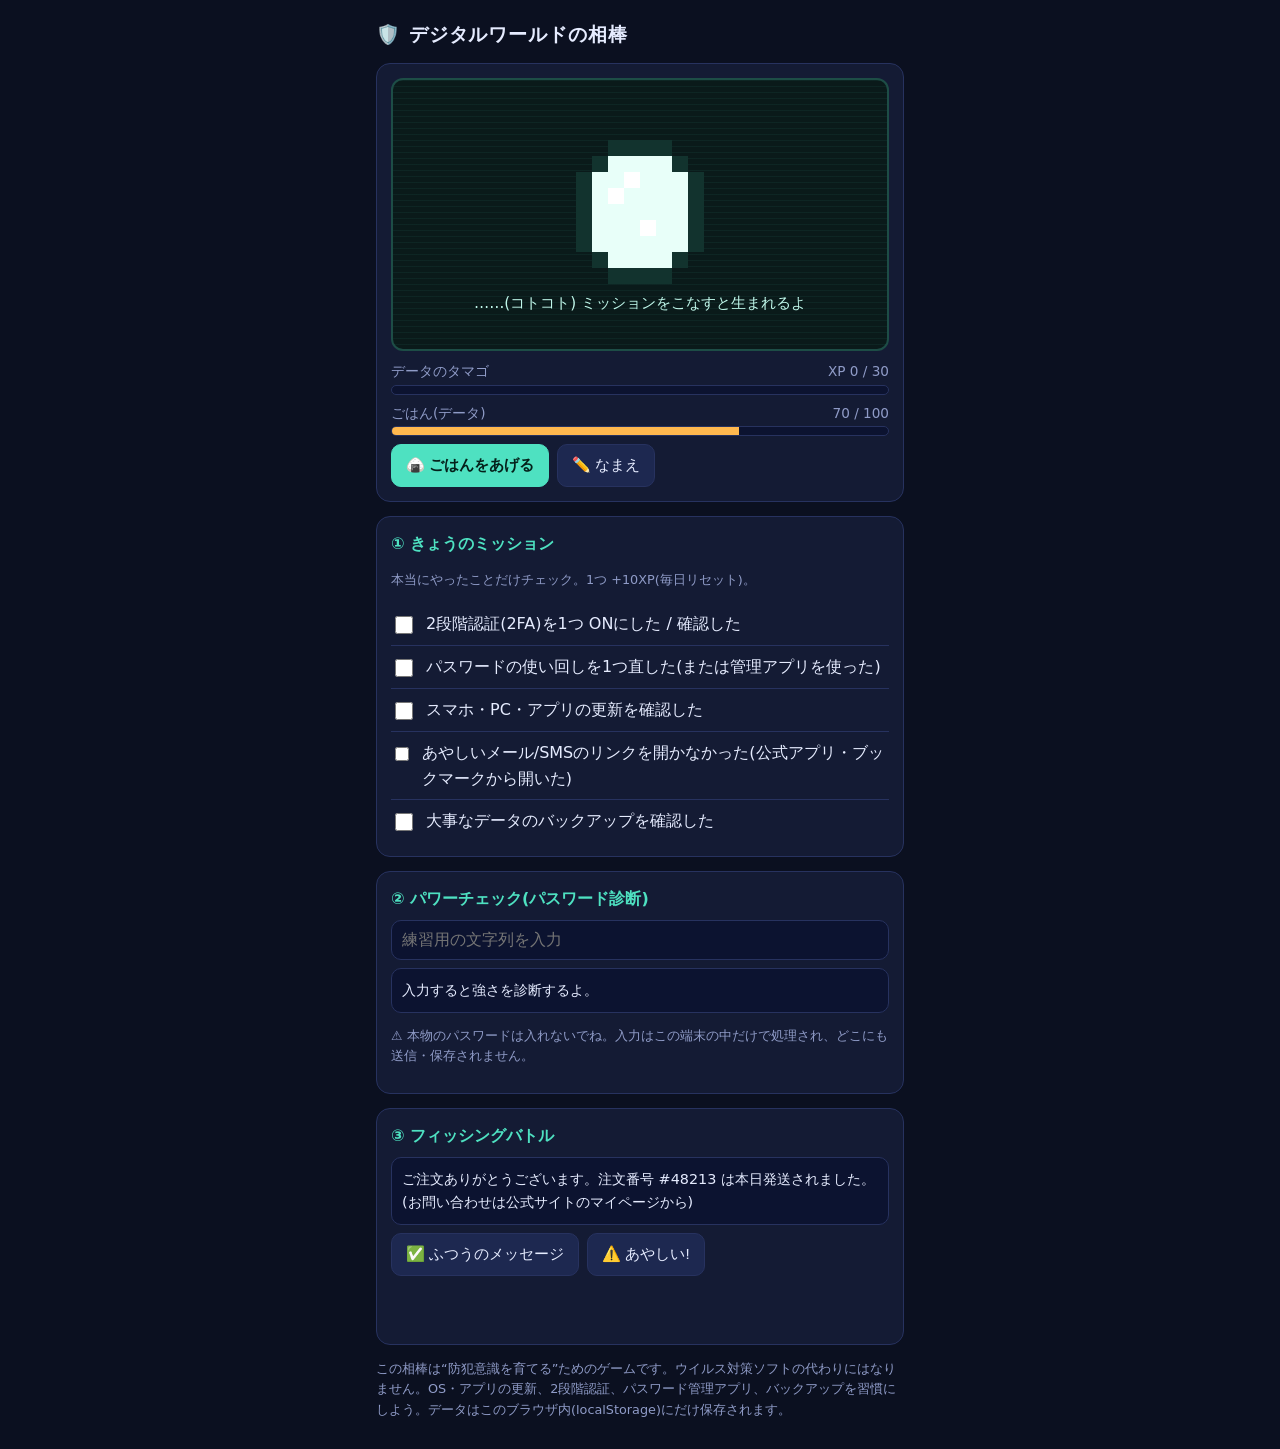
==== digipet/index.html @ c9512a61 "Add Guardon: a pixel digital-pet game that teaches security habits Co-Authored-By: Claude Sonnet 5.5" ====
<!doctype html>
<html lang="ja">
<head>
<meta charset="utf-8">
<meta name="viewport" content="width=device-width,initial-scale=1">
<meta name="robots" content="noindex">
<title>ガードン - デジタルワールドの相棒</title>
<style>
:root{
  --bg:#0b1020; --panel:#141b34; --line:#27325f; --text:#e6ecff; --sub:#8f9bc7;
  --accent:#4ee1c1; --warn:#ffb84e; --bad:#ff6b8a;
}
*{box-sizing:border-box}
body{margin:0;background:var(--bg);color:var(--text);font-family:system-ui,-apple-system,"Hiragino Sans","Noto Sans JP",sans-serif;line-height:1.6}
main{max-width:560px;margin:0 auto;padding:16px}
h1{font-size:1.2rem;margin:4px 0 12px;letter-spacing:.05em}
section{background:var(--panel);border:1px solid var(--line);border-radius:14px;padding:14px;margin-bottom:14px}
h2{font-size:1rem;margin:0 0 8px;color:var(--accent)}
.screen{background:#0a1a1a;border:2px solid #1d4d46;border-radius:12px;text-align:center;padding:12px;
  background-image:linear-gradient(rgba(78,225,193,.06) 1px,transparent 1px);background-size:100% 6px}
canvas{image-rendering:pixelated;width:192px;height:192px;animation:bob 1.2s steps(2) infinite}
.sleepy canvas{animation:none;opacity:.6}
@keyframes bob{50%{transform:translateY(-6px)}}
.say{min-height:3em;font-size:.95rem;color:#bff7ea}
.bar{height:10px;background:#0c1330;border:1px solid var(--line);border-radius:6px;overflow:hidden;margin:2px 0 8px}
.bar i{display:block;height:100%;background:var(--accent);transition:width .4s}
.bar.food i{background:var(--warn)}
.meta{display:flex;justify-content:space-between;font-size:.85rem;color:var(--sub)}
button{background:#1d2850;color:var(--text);border:1px solid var(--line);border-radius:10px;padding:10px 14px;font-size:.95rem;cursor:pointer}
button:hover{background:#27356b}
button.primary{background:var(--accent);color:#04201a;border-color:var(--accent);font-weight:700}
.row{display:flex;gap:8px;flex-wrap:wrap}
label.q{display:flex;gap:10px;align-items:flex-start;padding:8px 0;border-top:1px solid var(--line);cursor:pointer}
label.q:first-of-type{border-top:0}
label.q input{margin-top:5px;width:18px;height:18px;accent-color:var(--accent)}
input[type=text],input[type=password]{width:100%;padding:10px;border-radius:10px;border:1px solid var(--line);background:#0c1330;color:var(--text);font-size:1rem}
.note{font-size:.8rem;color:var(--sub)}
.msg{background:#0c1330;border:1px solid var(--line);border-radius:10px;padding:10px;margin:8px 0;font-size:.9rem;white-space:pre-wrap;word-break:break-all}
.good{color:var(--accent)} .bad{color:var(--bad)}
</style>
</head>
<body>
<main>
  <h1>🛡️ デジタルワールドの相棒</h1>

  <section>
    <div class="screen" id="screen">
      <canvas id="pet" width="12" height="12"></canvas>
      <div class="say" id="say"></div>
    </div>
    <div class="meta" style="margin-top:10px"><span id="nameLine"></span><span id="xpLine"></span></div>
    <div class="bar"><i id="xpBar" style="width:0"></i></div>
    <div class="meta"><span>ごはん(データ)</span><span id="foodTxt"></span></div>
    <div class="bar food"><i id="foodBar" style="width:0"></i></div>
    <div class="row">
      <button class="primary" id="feed">🍙 ごはんをあげる</button>
      <button id="rename">✏️ なまえ</button>
    </div>
  </section>

  <section>
    <h2>① きょうのミッション</h2>
    <p class="note">本当にやったことだけチェック。1つ +10XP(毎日リセット)。</p>
    <div id="quests"></div>
  </section>

  <section>
    <h2>② パワーチェック(パスワード診断)</h2>
    <input type="password" id="pw" placeholder="練習用の文字列を入力" autocomplete="off">
    <div class="msg" id="pwOut">入力すると強さを診断するよ。</div>
    <p class="note">⚠️ 本物のパスワードは入れないでね。入力はこの端末の中だけで処理され、どこにも送信・保存されません。</p>
  </section>

  <section>
    <h2>③ フィッシングバトル</h2>
    <div class="msg" id="phMsg"></div>
    <div class="row">
      <button id="phSafe">✅ ふつうのメッセージ</button>
      <button id="phBad">⚠️ あやしい!</button>
    </div>
    <div class="say" id="phRes" style="margin-top:8px"></div>
  </section>

  <p class="note">この相棒は“防犯意識を育てる”ためのゲームです。ウイルス対策ソフトの代わりにはなりません。OS・アプリの更新、2段階認証、パスワード管理アプリ、バックアップを習慣にしよう。データはこのブラウザ内(localStorage)にだけ保存されます。</p>
</main>

<script>
// ---------- ドット絵 ----------
// . 透明 / o 輪郭 / b 体 / h 角・耳 / e 目 / m 口 / a 羽 / w ハイライト
const SPRITES = [
  ["....oooo....","...obbbbo...","..obbwbbbo..","..obwbbbbo..","..obbbbbbo..","..obbbwbbo..","..obbbbbbo..","...obbbbo...","....oooo...."],
  ["............","...oooooo...","..obbbbbbo..",".obbbbbbbbo.",".obbebbebbo.",".obbbbbbbbo.",".obbbmmbbbo.","..obbbbbbo..","...oo..oo..."],
  [".h........h.",".hh......hh.",".ohbbbbbbho.","obbbbbbbbbbo","obbebbbbebbo","obbbbbbbbbbo","obbbbmmbbbbo",".obbbbbbbbo.",".obb.oo.bbo.","..oo....oo.."],
  ["..h......h..",".hhh....hhh.",".ohhbbbbhho.","obbbbbbbbbbo","obbebbbbebbo","obbbbbbbbbbo","abbbbmmbbbba","aabbbbbbbbaa","aaobbbbbboaa",".aobb..bboa.","..oo....oo.."]
];
const PALETTE = [
  {o:"#12332e",b:"#e8fff9",w:"#ffffff"},
  {o:"#12332e",b:"#4ee1c1",e:"#04201a",m:"#04201a"},
  {o:"#10213f",b:"#5aa9ff",h:"#ffd24e",e:"#04101f",m:"#04101f"},
  {o:"#2a1040",b:"#8f6bff",h:"#ffd24e",a:"#4ee1c1",e:"#ffffff",m:"#1a0a2a"}
];
const STAGES = [
  {min:0,   name:"データのタマゴ", say:"……(コトコト) ミッションをこなすと生まれるよ"},
  {min:30,  name:"ガードン(幼年期)", say:"ぼく ガードン! いっしょに まもろうね!"},
  {min:120, name:"ガードン(成長期)", say:"おぼえたよ、あやしいリンクの見分け方!"},
  {min:300, name:"ガードン(完全体)", say:"ネットの世界は ぼくらが まもる!"}
];

// ---------- 状態 ----------
const KEY = "guardon.v1";
const today = () => new Date().toISOString().slice(0,10);
function load(){
  try{ const s = JSON.parse(localStorage.getItem(KEY)); if(s) return s; }catch(e){}
  return {name:"ガードン", xp:0, food:70, fedAt:Date.now(), day:today(), done:[], pwDay:""};
}
let S = load();
function save(){ try{ localStorage.setItem(KEY, JSON.stringify(S)); }catch(e){} }

function tick(){
  // 20分ごとに ごはん -1
  const lost = Math.floor((Date.now()-S.fedAt)/(20*60*1000));
  if(lost>0){ S.food = Math.max(0, S.food-lost); S.fedAt += lost*20*60*1000; }
  if(S.day !== today()){ S.day = today(); S.done = []; }
}
const stageOf = xp => { let i=0; STAGES.forEach((s,n)=>{ if(xp>=s.min) i=n; }); return i; };

// ---------- 描画 ----------
const cv = document.getElementById("pet"), ctx = cv.getContext("2d");
function draw(){
  const st = stageOf(S.xp), sp = SPRITES[st], pal = PALETTE[st];
  ctx.clearRect(0,0,12,12);
  const oy = 12 - sp.length;
  sp.forEach((row,y)=>[...row].forEach((c,x)=>{
    if(c==="."||!pal[c]) return;
    ctx.fillStyle = pal[c]; ctx.fillRect(x,y+oy,1,1);
  }));
}
const $ = id => document.getElementById(id);
let sayTimer;
function say(t){ $("say").textContent = t; clearTimeout(sayTimer); }
function render(){
  tick();
  const st = stageOf(S.xp), next = STAGES[st+1];
  $("nameLine").textContent = (st===0 ? "" : S.name+" / ") + STAGES[st].name;
  $("xpLine").textContent = next ? `XP ${S.xp} / ${next.min}` : `XP ${S.xp} (MAX)`;
  const base = STAGES[st].min;
  $("xpBar").style.width = (next ? (S.xp-base)/(next.min-base)*100 : 100) + "%";
  $("foodTxt").textContent = S.food + " / 100";
  $("foodBar").style.width = S.food + "%";
  $("screen").classList.toggle("sleepy", S.food===0);
  draw(); save();
}
function gain(n, msg){
  const before = stageOf(S.xp);
  S.xp += n;
  const after = stageOf(S.xp);
  render();
  if(after>before) say(`✨ しんか! ${STAGES[after].name} になった! ${STAGES[after].say}`);
  else if(msg) say(msg);
}

// ---------- ごはん ----------
$("feed").onclick = () => {
  tick();
  if(S.food>=100){ say("もう おなかいっぱい!"); return; }
  S.food = Math.min(100, S.food+20); S.fedAt = Date.now();
  gain(1, "もぐもぐ… ありがとう!");
};
$("rename").onclick = () => {
  const n = prompt("なまえをつけてね", S.name);
  if(n && n.trim()){ S.name = n.trim().slice(0,12); render(); say(`${S.name}! いいなまえ!`); }
};

// ---------- ミッション ----------
const QUESTS = [
  "2段階認証(2FA)を1つ ONにした / 確認した",
  "パスワードの使い回しを1つ直した(または管理アプリを使った)",
  "スマホ・PC・アプリの更新を確認した",
  "あやしいメール/SMSのリンクを開かなかった(公式アプリ・ブックマークから開いた)",
  "大事なデータのバックアップを確認した"
];
function renderQuests(){
  const box = $("quests"); box.innerHTML = "";
  QUESTS.forEach((q,i)=>{
    const l = document.createElement("label"); l.className = "q";
    const c = document.createElement("input"); c.type = "checkbox";
    c.checked = S.done.includes(i); c.disabled = c.checked;
    c.onchange = () => { if(c.checked && !S.done.includes(i)){ S.done.push(i); c.disabled = true; gain(10, "えらい! +10XP。ひとつ安全になったよ!"); } };
    l.append(c, document.createTextNode(q)); box.append(l);
  });
}

// ---------- パスワード診断 ----------
const COMMON = ["password","passw0rd","qwerty","123456","111111","abc123","letmein","admin","iloveyou","welcome","login","dragon","monkey","1234","0000","pass","asdf","zxcv"];
function analyze(p){
  if(!p) return null;
  let pool = 0;
  if(/[a-z]/.test(p)) pool += 26;
  if(/[A-Z]/.test(p)) pool += 26;
  if(/[0-9]/.test(p)) pool += 10;
  if(/[^a-zA-Z0-9]/.test(p)) pool += 33;
  let bits = p.length * Math.log2(pool||1);
  const low = p.toLowerCase(), issues = [];
  if(COMMON.some(w=>low.includes(w))){ bits = Math.min(bits, 20); issues.push("よくある単語・並びが入ってる"); }
  if(/(.)\1{2,}/.test(p)){ bits -= 10; issues.push("同じ文字が続いてる"); }
  if(/(0123|1234|2345|3456|4567|5678|6789|abcd|bcde|cdef)/i.test(p)){ bits -= 10; issues.push("連番になってる"); }
  if(p.length < 12) issues.push("12文字以上にしよう");
  return {bits: Math.max(0, Math.round(bits)), issues};
}
$("pw").oninput = e => {
  const r = analyze(e.target.value), out = $("pwOut");
  if(!r){ out.textContent = "入力すると強さを診断するよ。"; return; }
  const lv = r.bits>=70 ? ["つよい 💪","good"] : r.bits>=45 ? ["ふつう 🙂",""] : ["よわい 😱","bad"];
  out.innerHTML = `強さ: <b class="${lv[1]}">${lv[0]}</b> (約${r.bits}ビット)` +
    (r.issues.length ? `<br>・${r.issues.join("<br>・")}` : "") +
    `<br><span class="note">コツ: 長い+ランダム。サイトごとに別のものを。管理アプリが一番ラク。</span>`;
  if(r.bits>=70 && S.pwDay!==today()){ S.pwDay = today(); gain(5, "つよいパスワードの作り方、マスターしたね! +5XP"); }
};

// ---------- フィッシングバトル ----------
const PH = [
  {t:"【緊急】お客様のアカウントが停止されます。24時間以内に http://secure-login.example-bank.verify-now.test/ で本人確認をしてください。", bad:true, why:"脅し+期限+ドメインが公式っぽくない(本物の入口は“.”の並び最後のドメインで判断)。"},
  {t:"荷物をお届けにあがりましたが不在でした。再配達はこちら → http://re-delivery.co-parcel.test/", bad:true, why:"SMSのURLから再配達は典型的な手口。公式アプリや公式サイトから確認しよう。"},
  {t:"明日の打ち合わせは15時からでお願いします。資料は先日共有したフォルダにあります。", bad:false, why:"リンクも急かしもなく、既知のやり取りの続き。ふつうのメッセージ。"},
  {t:"あなたのAmazonギフト券 5,000円分が当選しました! 受け取りはこちら ⇒ bit.ly/xxxx", bad:true, why:"身に覚えのない当選+短縮URL。タダより高いものはない!"},
  {t:"【セキュリティ通知】新しい端末からログインがありました。心当たりがなければ、公式アプリの設定画面からパスワードを変更してください。(このメールにリンクはありません)", bad:false, why:"リンクを踏ませず、公式アプリでの操作を案内している。ただし不安なら自分で公式サイトを開いて確認しよう。"},
  {t:"社長です。至急お願いがあります。コンビニでギフトカードを購入し、番号を写真で送ってください。会議中のため電話はできません。", bad:true, why:"なりすまし詐欺(BEC)。お金・ギフトカード・電話NGは必ず別の手段で本人確認。"},
  {t:"ご注文ありがとうございます。注文番号 #48213 は本日発送されました。(お問い合わせは公式サイトのマイページから)", bad:false, why:"ただし身に覚えのない注文なら、リンクではなく公式サイトのマイページで確認。"},
  {t:"添付の請求書.pdf.exe をご確認ください。至急お支払いをお願いします。", bad:true, why:"“.pdf.exe”は実行ファイル。拡張子を隠されてPDFに見せかけている。絶対に開かない!"}
];
let ph = null, streak = 0;
function nextPh(){ ph = PH[Math.floor(Math.random()*PH.length)]; $("phMsg").textContent = ph.t; }
function answer(sayBad){
  if(!ph) return;
  const ok = sayBad === ph.bad;
  if(ok){ streak++; $("phRes").innerHTML = `<span class="good">⭕ せいかい!</span> ${ph.why}`; gain(5); say(streak>=3 ? `${streak}れんぞく! みやぶる力がついてきた!` : "いいカン! +5XP"); }
  else { streak = 0; $("phRes").innerHTML = `<span class="bad">❌ おしい!</span> ${ph.why}`; say("だいじょうぶ、ここで覚えれば本番で守れるよ!"); }
  nextPh();
}
$("phSafe").onclick = () => answer(false);
$("phBad").onclick = () => answer(true);

// ---------- 起動 ----------
renderQuests(); nextPh(); render();
say(STAGES[stageOf(S.xp)].say);
setInterval(render, 60*1000);
</script>
</body>
</html>
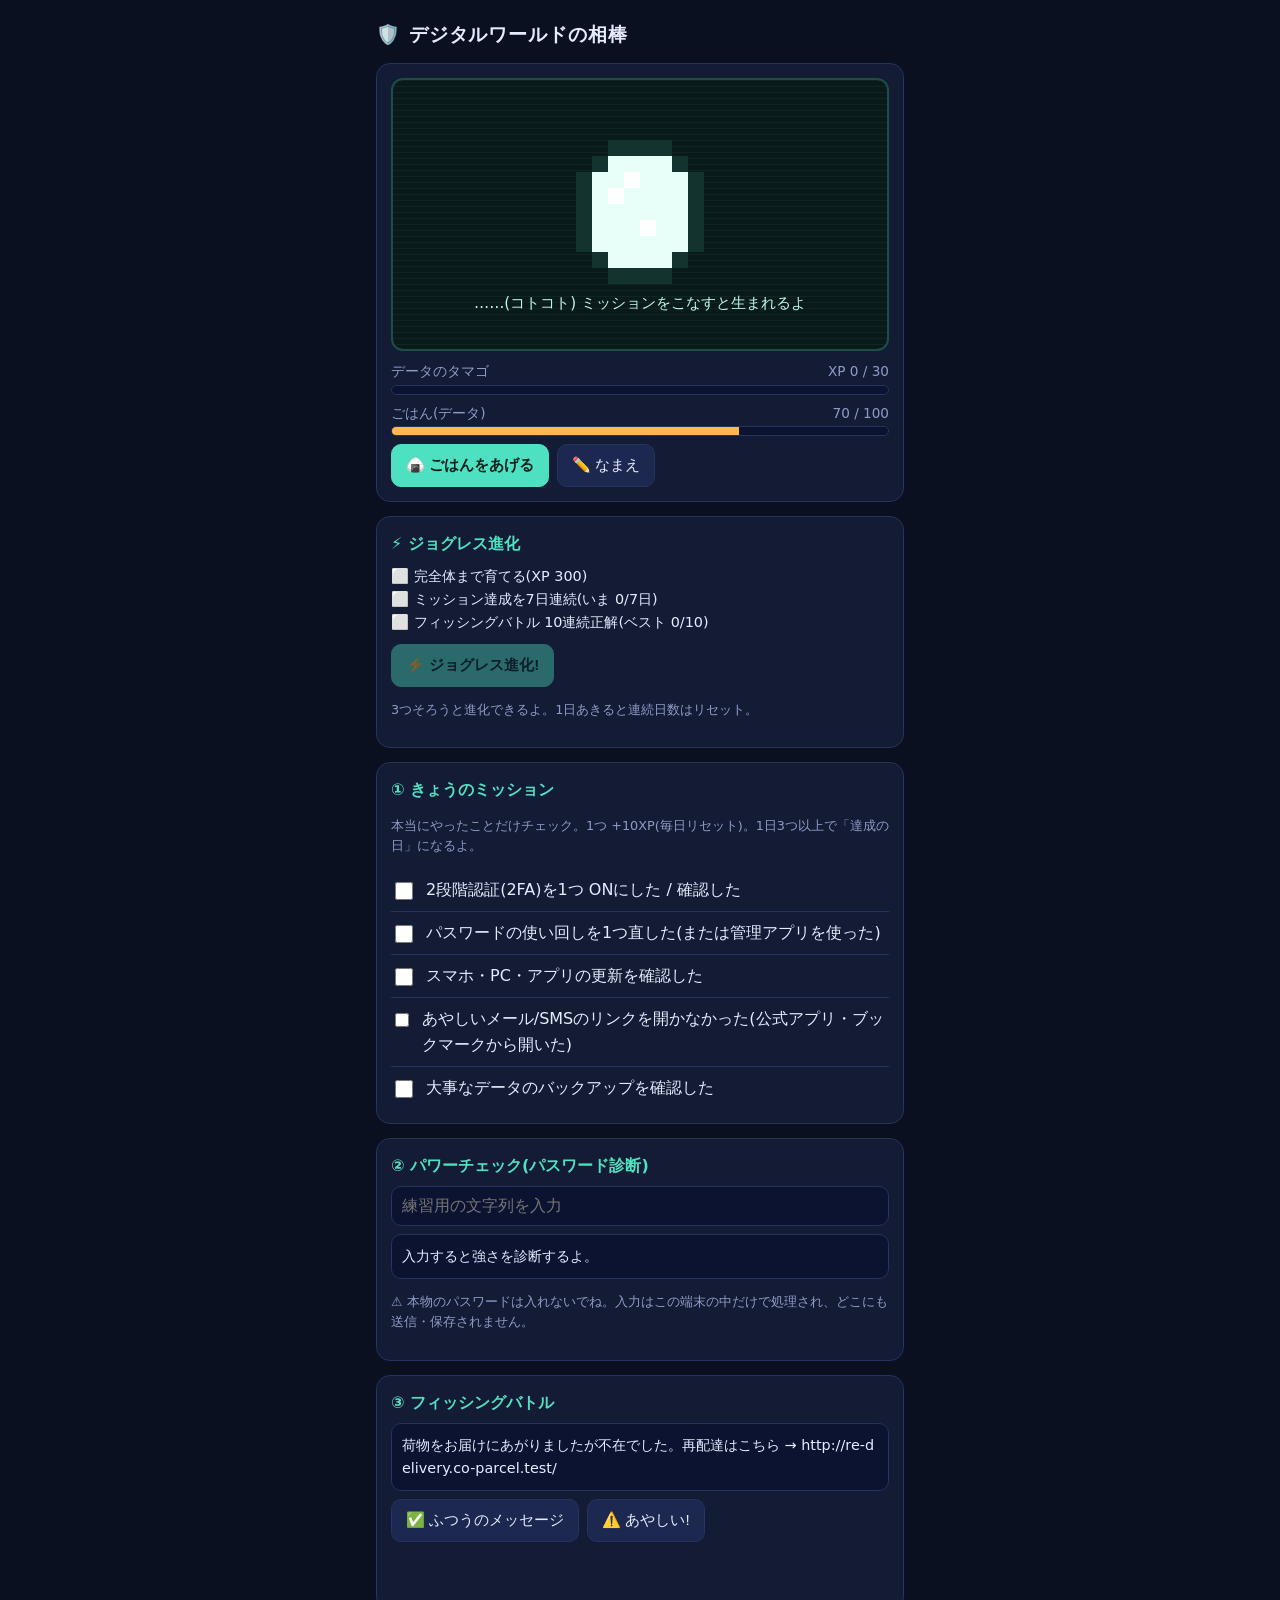
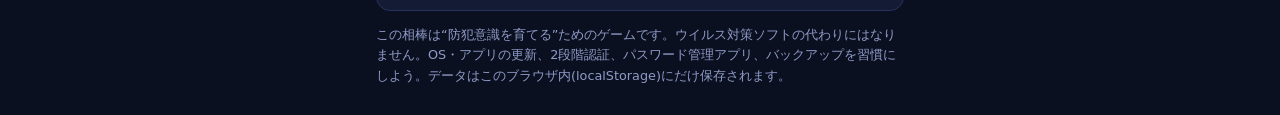
==== commit 590e7aae: "Add final Jogress evolution (Omega Guard) to the digital pet Co-Authored-By: Claude Sonnet 5.5 <nore" ====
--- a/digipet/index.html
+++ b/digipet/index.html
@@ -21,6 +21,12 @@
 canvas{image-rendering:pixelated;width:192px;height:192px;animation:bob 1.2s steps(2) infinite}
 .sleepy canvas{animation:none;opacity:.6}
 @keyframes bob{50%{transform:translateY(-6px)}}
+.flash{animation:flash 1.6s ease-out}
+@keyframes flash{0%{filter:brightness(1)}30%{filter:brightness(6) saturate(0)}100%{filter:brightness(1)}}
+.omega canvas{filter:drop-shadow(0 0 8px #ffd24e)}
+li.ok{color:var(--accent)}
+ul.cond{list-style:none;padding:0;margin:0 0 10px;font-size:.9rem}
+button:disabled{opacity:.4;cursor:not-allowed}
 .say{min-height:3em;font-size:.95rem;color:#bff7ea}
 .bar{height:10px;background:#0c1330;border:1px solid var(--line);border-radius:6px;overflow:hidden;margin:2px 0 8px}
 .bar i{display:block;height:100%;background:var(--accent);transition:width .4s}
@@ -59,8 +65,15 @@
   </section>
 
   <section>
+    <h2>⚡ ジョグレス進化</h2>
+    <ul class="cond" id="cond"></ul>
+    <button class="primary" id="omega" disabled>⚡ ジョグレス進化!</button>
+    <p class="note" id="omegaNote"></p>
+  </section>
+
+  <section>
     <h2>① きょうのミッション</h2>
-    <p class="note">本当にやったことだけチェック。1つ +10XP(毎日リセット)。</p>
+    <p class="note">本当にやったことだけチェック。1つ +10XP(毎日リセット)。1日3つ以上で「達成の日」になるよ。</p>
     <div id="quests"></div>
   </section>
 
@@ -91,27 +104,31 @@
   ["....oooo....","...obbbbo...","..obbwbbbo..","..obwbbbbo..","..obbbbbbo..","..obbbwbbo..","..obbbbbbo..","...obbbbo...","....oooo...."],
   ["............","...oooooo...","..obbbbbbo..",".obbbbbbbbo.",".obbebbebbo.",".obbbbbbbbo.",".obbbmmbbbo.","..obbbbbbo..","...oo..oo..."],
   [".h........h.",".hh......hh.",".ohbbbbbbho.","obbbbbbbbbbo","obbebbbbebbo","obbbbbbbbbbo","obbbbmmbbbbo",".obbbbbbbbo.",".obb.oo.bbo.","..oo....oo.."],
-  ["..h......h..",".hhh....hhh.",".ohhbbbbhho.","obbbbbbbbbbo","obbebbbbebbo","obbbbbbbbbbo","abbbbmmbbbba","aabbbbbbbbaa","aaobbbbbboaa",".aobb..bboa.","..oo....oo.."]
+  ["..h......h..",".hhh....hhh.",".ohhbbbbhho.","obbbbbbbbbbo","obbebbbbebbo","obbbbbbbbbbo","abbbbmmbbbba","aabbbbbbbbaa","aaobbbbbboaa",".aobb..bboa.","..oo....oo.."],
+  ["..h......h..",".hhh....hhh.",".ohhbbbbhho.","obbbbbbbbbbo","obbebbbbebbo","obbbbmmbbbbo","kaabbbbbbaas","kaaobbbbboas","kk.obbbbbo.s",".k.obb.bbo.s","..aoo..ooa.."]
 ];
 const PALETTE = [
   {o:"#12332e",b:"#e8fff9",w:"#ffffff"},
   {o:"#12332e",b:"#4ee1c1",e:"#04201a",m:"#04201a"},
   {o:"#10213f",b:"#5aa9ff",h:"#ffd24e",e:"#04101f",m:"#04101f"},
-  {o:"#2a1040",b:"#8f6bff",h:"#ffd24e",a:"#4ee1c1",e:"#ffffff",m:"#1a0a2a"}
+  {o:"#2a1040",b:"#8f6bff",h:"#ffd24e",a:"#4ee1c1",e:"#ffffff",m:"#1a0a2a"},
+  {o:"#3b2a00",b:"#f2f6ff",h:"#ffd24e",a:"#4ee1c1",e:"#ff4e6a",m:"#3b2a00",k:"#e6ecff",s:"#ffd24e"}
 ];
 const STAGES = [
   {min:0,   name:"データのタマゴ", say:"……(コトコト) ミッションをこなすと生まれるよ"},
   {min:30,  name:"ガードン(幼年期)", say:"ぼく ガードン! いっしょに まもろうね!"},
   {min:120, name:"ガードン(成長期)", say:"おぼえたよ、あやしいリンクの見分け方!"},
-  {min:300, name:"ガードン(完全体)", say:"ネットの世界は ぼくらが まもる!"}
+  {min:300, name:"ガードン(完全体)", say:"ネットの世界は ぼくらが まもる!"},
+  {min:Infinity, name:"オメガガード(ジョグレス体)", say:"すべての力が ひとつに! もう だれにも だまされない!"}
 ];
 
 // ---------- 状態 ----------
 const KEY = "guardon.v1";
 const today = () => new Date().toISOString().slice(0,10);
 function load(){
-  try{ const s = JSON.parse(localStorage.getItem(KEY)); if(s) return s; }catch(e){}
-  return {name:"ガードン", xp:0, food:70, fedAt:Date.now(), day:today(), done:[], pwDay:""};
+  const d = {name:"ガードン", xp:0, food:70, fedAt:Date.now(), day:today(), done:[], pwDay:"", streak:0, lastDay:"", phBest:0, omega:false};
+  try{ const s = JSON.parse(localStorage.getItem(KEY)); if(s) return Object.assign(d, s); }catch(e){}
+  return d;
 }
 let S = load();
 function save(){ try{ localStorage.setItem(KEY, JSON.stringify(S)); }catch(e){} }
@@ -121,13 +138,18 @@
   const lost = Math.floor((Date.now()-S.fedAt)/(20*60*1000));
   if(lost>0){ S.food = Math.max(0, S.food-lost); S.fedAt += lost*20*60*1000; }
   if(S.day !== today()){ S.day = today(); S.done = []; }
-}
-const stageOf = xp => { let i=0; STAGES.forEach((s,n)=>{ if(xp>=s.min) i=n; }); return i; };
+  if(S.lastDay && S.lastDay !== today() && S.lastDay !== dayAgo(1)) S.streak = 0;
+}
+function dayAgo(n){ const d = new Date(); d.setDate(d.getDate()-n); return d.toISOString().slice(0,10); }
+const stageOf = xp => { let i=0; STAGES.slice(0,4).forEach((s,n)=>{ if(xp>=s.min) i=n; }); return i; };
+const curStage = () => S.omega ? 4 : stageOf(S.xp);
+const GOAL_DAYS = 7, GOAL_PH = 10;
+const canOmega = () => !S.omega && stageOf(S.xp)===3 && S.streak>=GOAL_DAYS && S.phBest>=GOAL_PH;
 
 // ---------- 描画 ----------
 const cv = document.getElementById("pet"), ctx = cv.getContext("2d");
 function draw(){
-  const st = stageOf(S.xp), sp = SPRITES[st], pal = PALETTE[st];
+  const st = curStage(), sp = SPRITES[st], pal = PALETTE[st];
   ctx.clearRect(0,0,12,12);
   const oy = 12 - sp.length;
   sp.forEach((row,y)=>[...row].forEach((c,x)=>{
@@ -140,20 +162,38 @@
 function say(t){ $("say").textContent = t; clearTimeout(sayTimer); }
 function render(){
   tick();
-  const st = stageOf(S.xp), next = STAGES[st+1];
+  const st = curStage(), next = st<3 ? STAGES[st+1] : null;
   $("nameLine").textContent = (st===0 ? "" : S.name+" / ") + STAGES[st].name;
   $("xpLine").textContent = next ? `XP ${S.xp} / ${next.min}` : `XP ${S.xp} (MAX)`;
   const base = STAGES[st].min;
   $("xpBar").style.width = (next ? (S.xp-base)/(next.min-base)*100 : 100) + "%";
+  $("screen").classList.toggle("omega", S.omega);
+  renderOmega();
   $("foodTxt").textContent = S.food + " / 100";
   $("foodBar").style.width = S.food + "%";
   $("screen").classList.toggle("sleepy", S.food===0);
   draw(); save();
 }
+function renderOmega(){
+  const row = (ok,t) => `<li class="${ok?"ok":""}">${ok?"✅":"⬜"} ${t}</li>`;
+  $("cond").innerHTML =
+    row(stageOf(S.xp)===3, "完全体まで育てる(XP 300)") +
+    row(S.streak>=GOAL_DAYS, `ミッション達成を${GOAL_DAYS}日連続(いま ${Math.min(S.streak,GOAL_DAYS)}/${GOAL_DAYS}日)`) +
+    row(S.phBest>=GOAL_PH, `フィッシングバトル ${GOAL_PH}連続正解(ベスト ${Math.min(S.phBest,GOAL_PH)}/${GOAL_PH})`);
+  $("omega").disabled = !canOmega();
+  $("omega").style.display = S.omega ? "none" : "";
+  $("omegaNote").textContent = S.omega ? "🌟 ジョグレス進化ずみ! きみは最強のパートナーだ。" : "3つそろうと進化できるよ。1日あきると連続日数はリセット。";
+}
+$("omega").onclick = () => {
+  if(!canOmega()) return;
+  const sc = $("screen"); sc.classList.add("flash");
+  setTimeout(() => { S.omega = true; render(); say(`⚡ ジョグレス進化! ${STAGES[4].name} ! ${STAGES[4].say}`); }, 500);
+  setTimeout(() => sc.classList.remove("flash"), 1700);
+};
 function gain(n, msg){
-  const before = stageOf(S.xp);
+  const before = curStage();
   S.xp += n;
-  const after = stageOf(S.xp);
+  const after = curStage();
   render();
   if(after>before) say(`✨ しんか! ${STAGES[after].name} になった! ${STAGES[after].say}`);
   else if(msg) say(msg);
@@ -179,13 +219,19 @@
   "あやしいメール/SMSのリンクを開かなかった(公式アプリ・ブックマークから開いた)",
   "大事なデータのバックアップを確認した"
 ];
+function markDay(){
+  if(S.done.length>=3 && S.lastDay!==today()){
+    S.streak = (S.lastDay===dayAgo(1)) ? S.streak+1 : 1;
+    S.lastDay = today();
+  }
+}
 function renderQuests(){
   const box = $("quests"); box.innerHTML = "";
   QUESTS.forEach((q,i)=>{
     const l = document.createElement("label"); l.className = "q";
     const c = document.createElement("input"); c.type = "checkbox";
     c.checked = S.done.includes(i); c.disabled = c.checked;
-    c.onchange = () => { if(c.checked && !S.done.includes(i)){ S.done.push(i); c.disabled = true; gain(10, "えらい! +10XP。ひとつ安全になったよ!"); } };
+    c.onchange = () => { if(c.checked && !S.done.includes(i)){ S.done.push(i); c.disabled = true; markDay(); gain(10, "えらい! +10XP。ひとつ安全になったよ!"); } };
     l.append(c, document.createTextNode(q)); box.append(l);
   });
 }
@@ -233,7 +279,7 @@
 function answer(sayBad){
   if(!ph) return;
   const ok = sayBad === ph.bad;
-  if(ok){ streak++; $("phRes").innerHTML = `<span class="good">⭕ せいかい!</span> ${ph.why}`; gain(5); say(streak>=3 ? `${streak}れんぞく! みやぶる力がついてきた!` : "いいカン! +5XP"); }
+  if(ok){ streak++; S.phBest = Math.max(S.phBest, streak); $("phRes").innerHTML = `<span class="good">⭕ せいかい!</span> ${ph.why}`; gain(5); say(streak>=3 ? `${streak}れんぞく! みやぶる力がついてきた!` : "いいカン! +5XP"); }
   else { streak = 0; $("phRes").innerHTML = `<span class="bad">❌ おしい!</span> ${ph.why}`; say("だいじょうぶ、ここで覚えれば本番で守れるよ!"); }
   nextPh();
 }
@@ -242,7 +288,7 @@
 
 // ---------- 起動 ----------
 renderQuests(); nextPh(); render();
-say(STAGES[stageOf(S.xp)].say);
+say(STAGES[curStage()].say);
 setInterval(render, 60*1000);
 </script>
 </body>
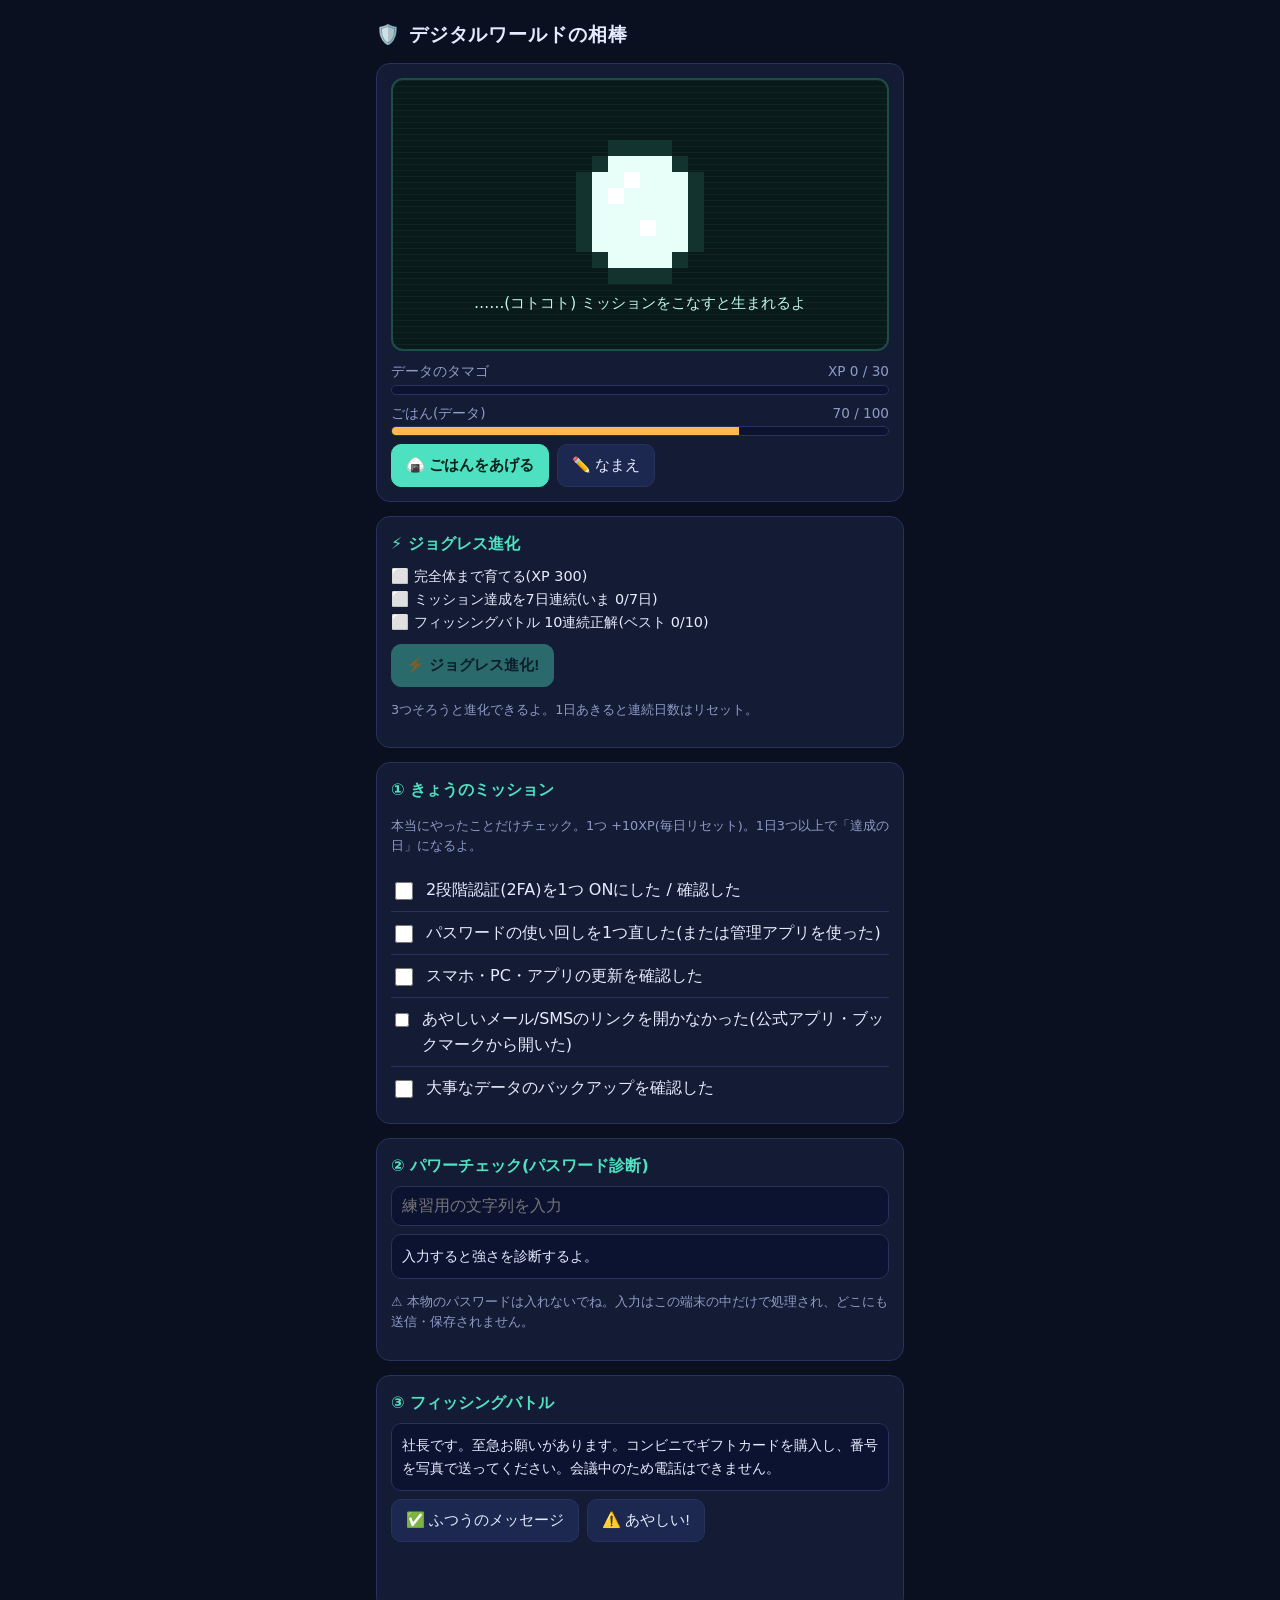
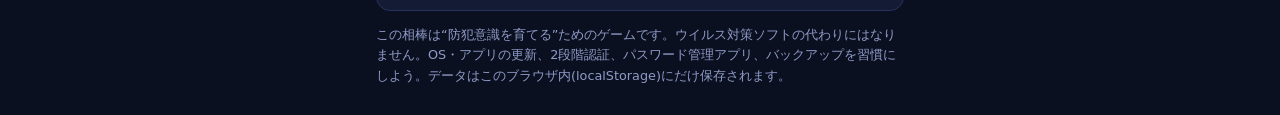
==== commit 6afed016: "Make the digital pet an installable PWA (manifest, service worker, icons) Co-Authored-By: Claude Son" ====
--- a/digipet/index.html
+++ b/digipet/index.html
@@ -4,6 +4,13 @@
 <meta charset="utf-8">
 <meta name="viewport" content="width=device-width,initial-scale=1">
 <meta name="robots" content="noindex">
+<link rel="manifest" href="manifest.json">
+<meta name="theme-color" content="#0b1020">
+<meta name="apple-mobile-web-app-capable" content="yes">
+<meta name="apple-mobile-web-app-title" content="ガードン">
+<meta name="apple-mobile-web-app-status-bar-style" content="black-translucent">
+<link rel="apple-touch-icon" href="apple-touch-icon.png">
+<link rel="icon" type="image/png" href="icon-192.png">
 <title>ガードン - デジタルワールドの相棒</title>
 <style>
 :root{
@@ -290,6 +297,7 @@
 renderQuests(); nextPh(); render();
 say(STAGES[curStage()].say);
 setInterval(render, 60*1000);
+if("serviceWorker" in navigator) navigator.serviceWorker.register("sw.js").catch(()=>{});
 </script>
 </body>
 </html>
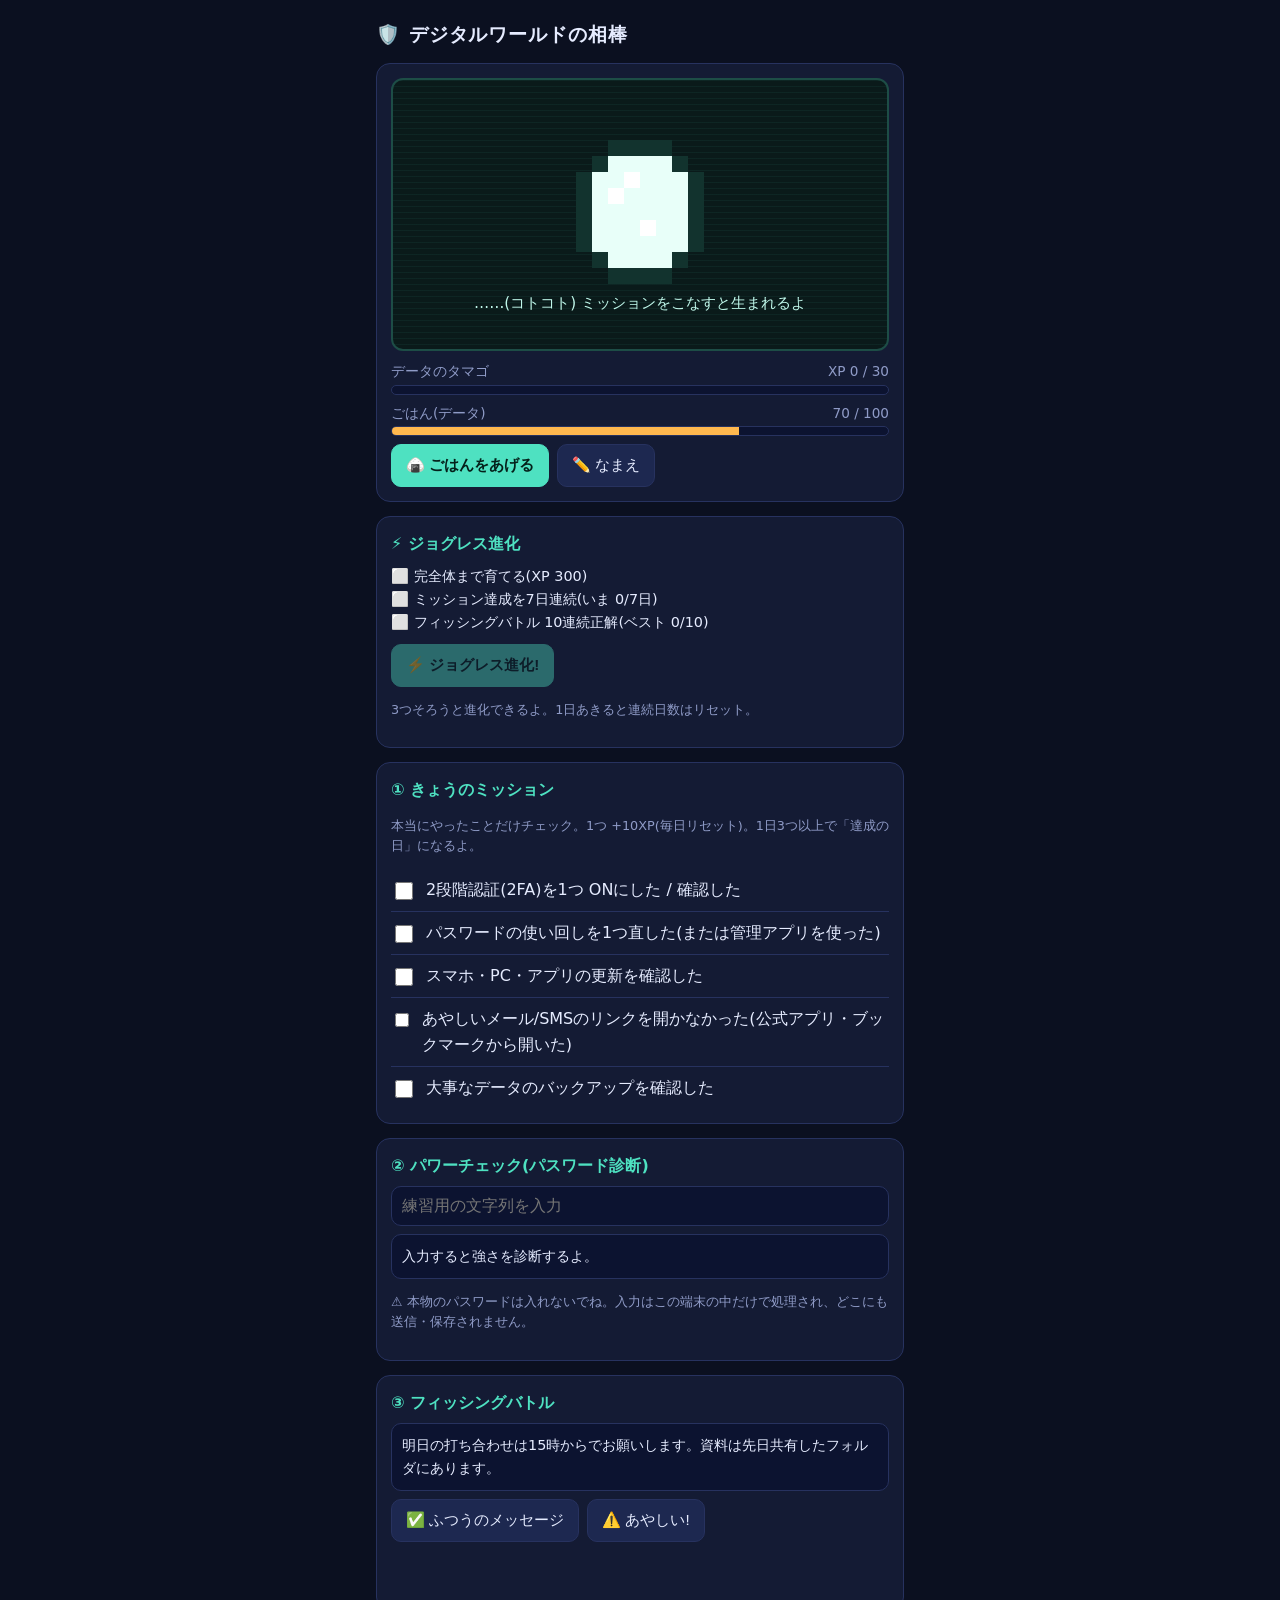
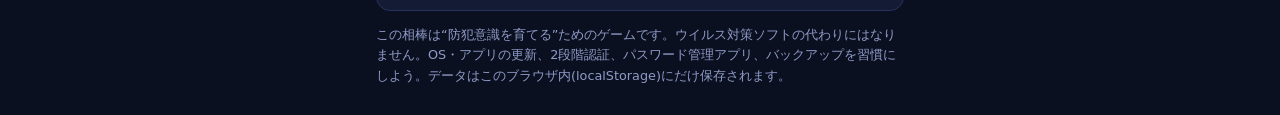
==== commit 376d127d: "Add Android app (WebView) with home-screen pet widget Co-Authored-By: Claude Sonnet 5.5 <noreply@ant" ====
--- a/digipet/index.html
+++ b/digipet/index.html
@@ -138,7 +138,12 @@
   return d;
 }
 let S = load();
-function save(){ try{ localStorage.setItem(KEY, JSON.stringify(S)); }catch(e){} }
+function save(){
+  const j = JSON.stringify(S);
+  try{ localStorage.setItem(KEY, j); }catch(e){}
+  // Androidアプリ版: ウィジェットに状態を渡す(Web版では何もしない)
+  try{ if(window.GuardonBridge) window.GuardonBridge.save(j); }catch(e){}
+}
 
 function tick(){
   // 20分ごとに ごはん -1
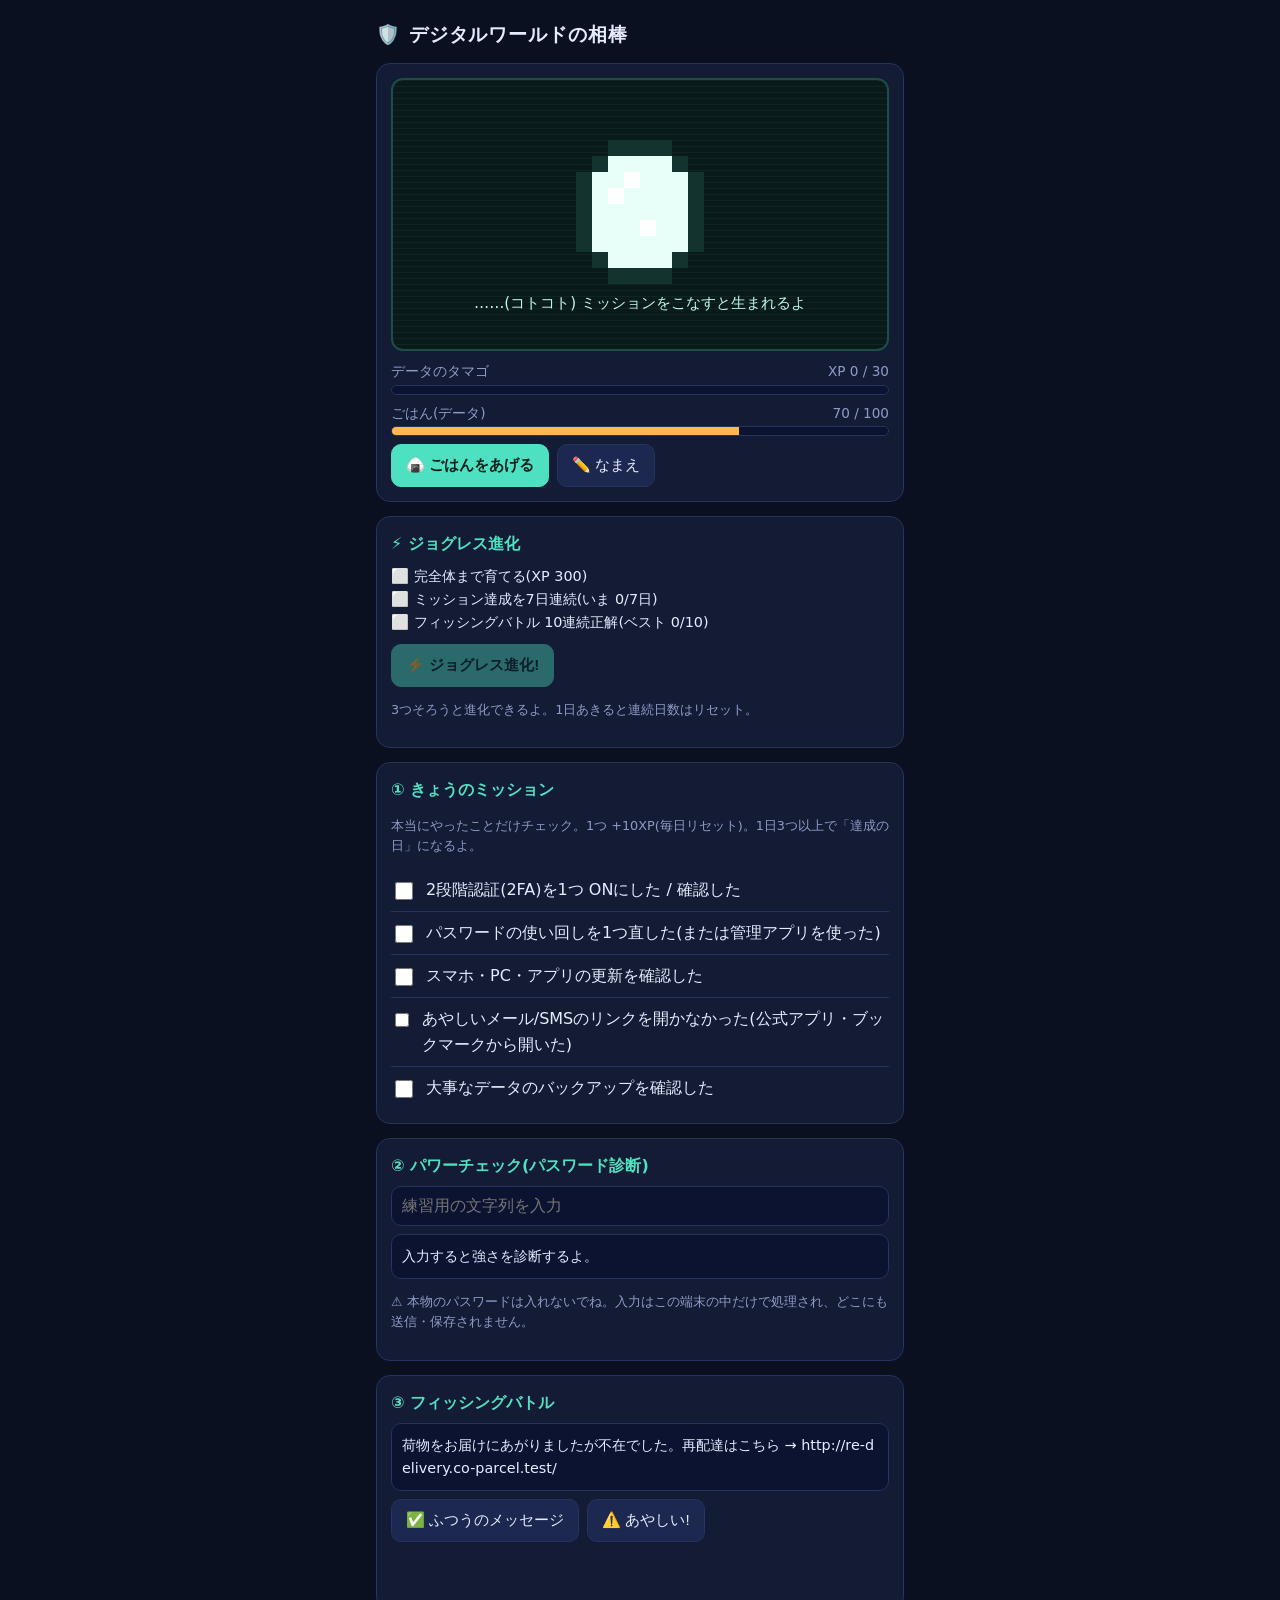
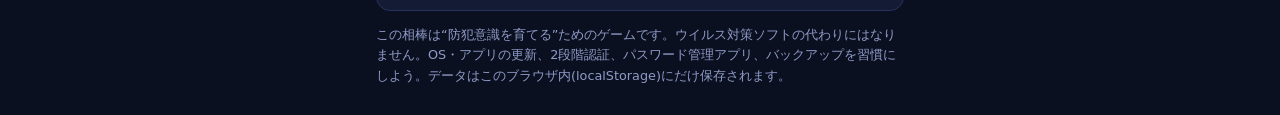
==== commit 0999f398: "Android: widget feed button, hunger/mission reminders, CI build workflow Co-Authored-By: Claude Sonn" ====
--- a/digipet/index.html
+++ b/digipet/index.html
@@ -133,8 +133,14 @@
 const KEY = "guardon.v1";
 const today = () => new Date().toISOString().slice(0,10);
 function load(){
+  // Androidアプリ版: ウィジェットで変わった状態を優先して取り込む
+  try{ if(window.GuardonBridge){ const r = window.GuardonBridge.load(); if(r) return Object.assign(defaults(), JSON.parse(r)); } }catch(e){}
+  const d = defaults();
+  try{ const s = JSON.parse(localStorage.getItem(KEY)); if(s) return Object.assign(d, s); }catch(e){}
+  return d;
+}
+function defaults(){
   const d = {name:"ガードン", xp:0, food:70, fedAt:Date.now(), day:today(), done:[], pwDay:"", streak:0, lastDay:"", phBest:0, omega:false};
-  try{ const s = JSON.parse(localStorage.getItem(KEY)); if(s) return Object.assign(d, s); }catch(e){}
   return d;
 }
 let S = load();
@@ -302,6 +308,7 @@
 renderQuests(); nextPh(); render();
 say(STAGES[curStage()].say);
 setInterval(render, 60*1000);
+window.guardonReload = () => { S = load(); renderQuests(); render(); };   // アプリ復帰時にウィジェットの変更を反映
 if("serviceWorker" in navigator) navigator.serviceWorker.register("sw.js").catch(()=>{});
 </script>
 </body>
